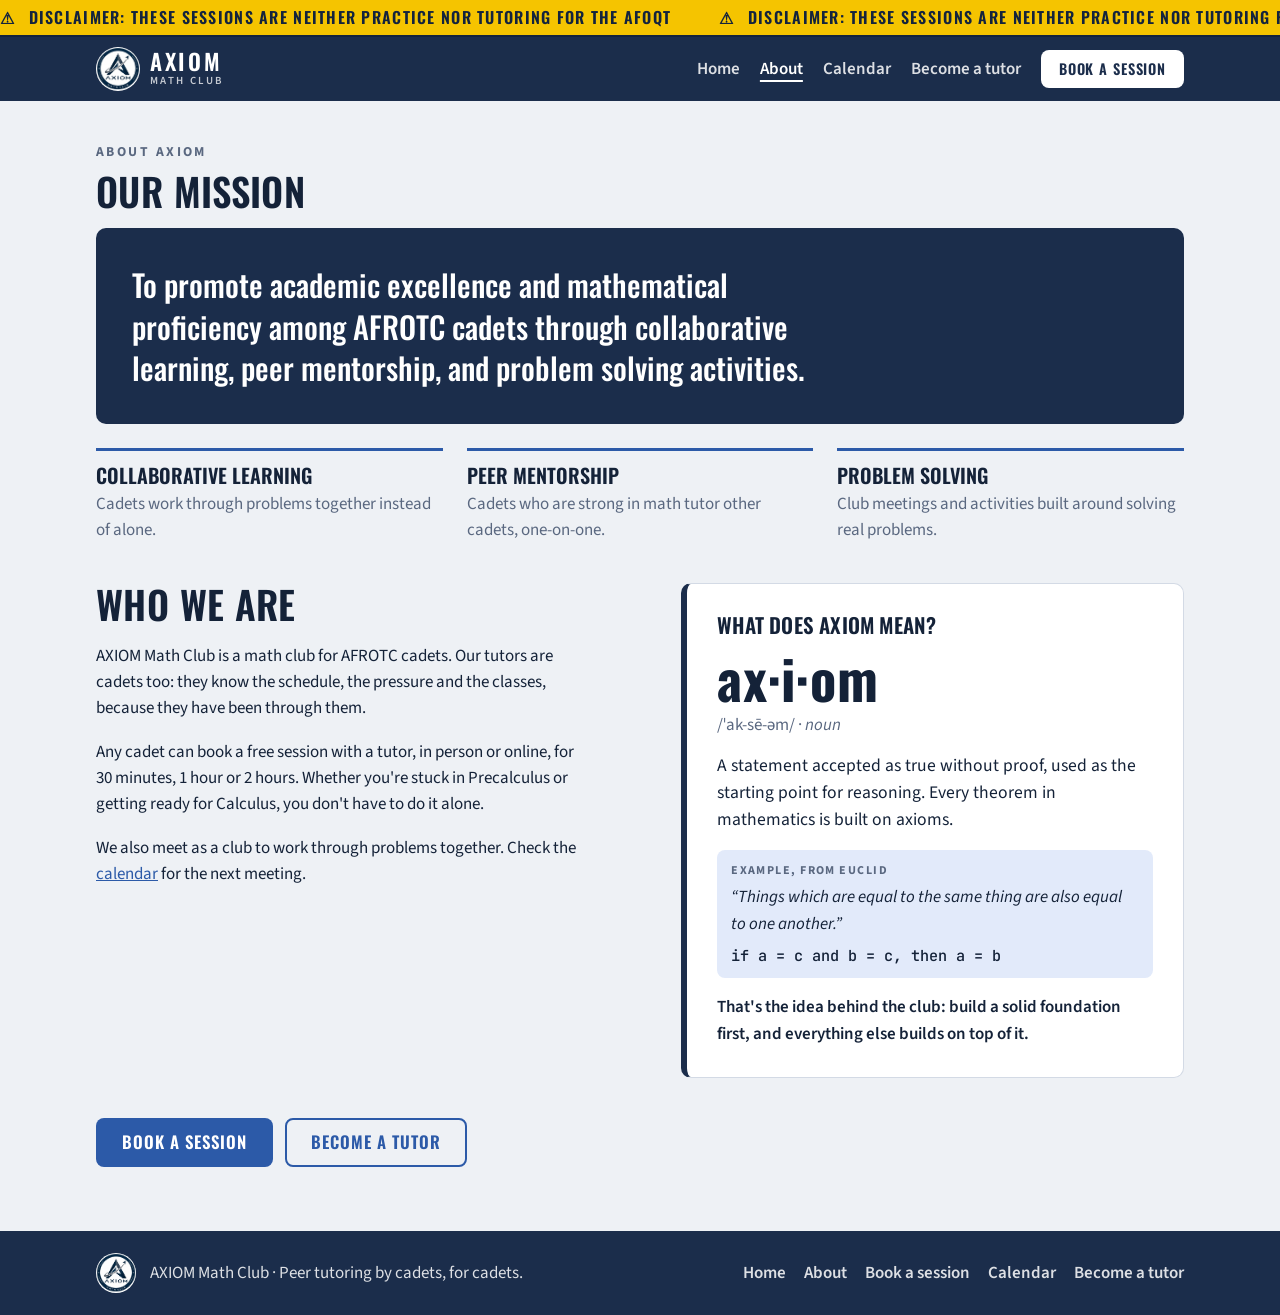
==== about.html @ 48a81d20 "Add About page with the club mission and what axiom means Co-Authored-By: Claude Opus 5.5 <noreply@a" ====
<!doctype html>
<html lang="en">
<head>
<meta charset="utf-8">
<meta name="viewport" content="width=device-width, initial-scale=1, viewport-fit=cover">
<title>About AXIOM | AXIOM Math Club</title>
<meta name="claude:viewport-fit-sides" content="cover">
<meta name="description" content="The mission of AXIOM Math Club and what its name means.">
<link rel="icon" href="logo.png">
<link rel="preconnect" href="https://fonts.googleapis.com">
<link rel="preconnect" href="https://fonts.gstatic.com" crossorigin>
<link rel="stylesheet" href="https://fonts.googleapis.com/css2?family=Oswald:wght@500;600;700&family=Source+Sans+3:wght@400;600;700&family=JetBrains+Mono:wght@500&family=Permanent+Marker&family=Caveat:wght@500&display=swap">
<link rel="stylesheet" href="styles.css">
</head>
<body>
<header class="site-header">
  <div class="ticker" role="note" aria-label="DISCLAIMER: These sessions are neither practice nor tutoring for the AFOQT">
    <div class="ticker-track" aria-hidden="true">
      <div class="ticker-half"><span class="ticker-item"><b>⚠</b> DISCLAIMER: These sessions are neither practice nor tutoring for the AFOQT</span><span class="ticker-item"><b>⚠</b> DISCLAIMER: These sessions are neither practice nor tutoring for the AFOQT</span><span class="ticker-item"><b>⚠</b> DISCLAIMER: These sessions are neither practice nor tutoring for the AFOQT</span><span class="ticker-item"><b>⚠</b> DISCLAIMER: These sessions are neither practice nor tutoring for the AFOQT</span></div>
      <div class="ticker-half"><span class="ticker-item"><b>⚠</b> DISCLAIMER: These sessions are neither practice nor tutoring for the AFOQT</span><span class="ticker-item"><b>⚠</b> DISCLAIMER: These sessions are neither practice nor tutoring for the AFOQT</span><span class="ticker-item"><b>⚠</b> DISCLAIMER: These sessions are neither practice nor tutoring for the AFOQT</span><span class="ticker-item"><b>⚠</b> DISCLAIMER: These sessions are neither practice nor tutoring for the AFOQT</span></div>
    </div>
  </div>
  <div class="wrap header-inner">
    <a class="brand" href="index.html">
      <img src="logo.png" alt="" width="44" height="44">
      <span class="brand-name">AXIOM<small>Math Club</small></span>
    </a>
    <nav class="nav" aria-label="Main">
      <a href="index.html">Home</a>
      <a href="about.html" aria-current="page">About</a>
      <a href="calendar.html">Calendar</a>
      <a href="tutor.html">Become a tutor</a>
      <a class="btn btn-small" href="book.html">Book a session</a>
    </nav>
  </div>
</header>

<main id="top" class="page">
  <section class="wrap about">
    <p class="eyebrow">About AXIOM</p>
    <h2>Our mission</h2>
    <blockquote class="mission">
      <p>To promote academic excellence and mathematical proficiency among AFROTC cadets through collaborative learning, peer mentorship, and problem solving activities.</p>
    </blockquote>

    <ul class="pillars">
      <li><strong>Collaborative learning</strong><span>Cadets work through problems together instead of alone.</span></li>
      <li><strong>Peer mentorship</strong><span>Cadets who are strong in math tutor other cadets, one-on-one.</span></li>
      <li><strong>Problem solving</strong><span>Club meetings and activities built around solving real problems.</span></li>
    </ul>
  </section>

  <section class="wrap about about-split">
    <div class="about-text">
      <h2>Who we are</h2>
      <p>AXIOM Math Club is a math club for AFROTC cadets. Our tutors are cadets too: they know the schedule, the pressure and the classes, because they have been through them.</p>
      <p>Any cadet can book a free session with a tutor, in person or online, for 30 minutes, 1 hour or 2 hours. Whether you're stuck in Precalculus or getting ready for Calculus, you don't have to do it alone.</p>
      <p>We also meet as a club to work through problems together. Check the <a href="calendar.html">calendar</a> for the next meeting.</p>
    </div>

    <div class="definition" aria-labelledby="def-word">
      <h2 class="def-title">What does AXIOM mean?</h2>
      <p class="def-word" id="def-word">ax·i·om</p>
      <p class="def-pron">/ˈak-sē-əm/ · <i>noun</i></p>
      <p class="def-text">A statement accepted as true without proof, used as the starting point for reasoning. Every theorem in mathematics is built on axioms.</p>
      <p class="def-example"><span>Example, from Euclid</span>“Things which are equal to the same thing are also equal to one another.”<br><span class="def-math">if a = c and b = c, then a = b</span></p>
      <p class="def-why">That's the idea behind the club: build a solid foundation first, and everything else builds on top of it.</p>
    </div>
  </section>

  <section class="wrap about-cta">
    <a class="btn" href="book.html">Book a session</a>
    <a class="btn btn-ghost" href="tutor.html">Become a tutor</a>
  </section>
</main>

<footer class="site-footer">
  <div class="wrap footer-inner">
    <img src="logo.png" alt="" width="40" height="40">
    <p>AXIOM Math Club · Peer tutoring by cadets, for cadets.</p>
    <nav class="footer-nav" aria-label="Footer">
      <a href="index.html">Home</a>
      <a href="about.html">About</a>
      <a href="book.html">Book a session</a>
      <a href="calendar.html">Calendar</a>
      <a href="tutor.html">Become a tutor</a>
    </nav>
  </div>
</footer>

<script src="script.js"></script>
</body>
</html>
---- styles.css ----
/* Layout: sticky header, slate-gradient hero with chalk formulas (like the flyer), two-panel booking form. */
:root {
  --bg: #eef1f5;
  --surface: #ffffff;
  --fg: #142238;
  --muted: #5a6880;
  --line: #d3dae5;
  --navy: #1b2d4b;
  --navy-fg: #ffffff;
  --accent: #2c5aa8;
  --accent-soft: #e2eafa;
  --hero-a: #f4f6f9;
  --hero-b: #9aa6b8;
  --chalk: rgba(27, 45, 75, 0.16);
  --danger: #b3261e;
  --ok: #1d7a4a;

  --font-display: "Oswald", "Arial Narrow", Impact, sans-serif;
  --font-body: "Source Sans 3", "Segoe UI", system-ui, sans-serif;
  --font-mono: "JetBrains Mono", ui-monospace, Menlo, monospace;
  --font-marker: "Permanent Marker", "Comic Sans MS", cursive;
  --font-hand: "Caveat", "Bradley Hand", cursive;

  --radius: 10px;

  /* one color per tutor, assigned in order of the Availability sheet */
  --t0: #2c5aa8; --t1: #a3477c; --t2: #1f8270; --t3: #b06a1c;
  --event: #1b2d4b; --event-fg: #ffffff;

  /* disclaimer ticker: same high-visibility look in both themes */
  --ticker-bg: #f5c400; --ticker-fg: #13233d;
}
@media (prefers-color-scheme: dark) {
  :root:not([data-theme="light"]) {
    --bg: #0c1526; --surface: #142139; --fg: #e5ebf5; --muted: #9aa8c0; --line: #26365a;
    --navy: #22385e; --navy-fg: #ffffff; --accent: #8db1ff; --accent-soft: #1c2f55;
    --hero-a: #1a2741; --hero-b: #0c1526; --chalk: rgba(200, 215, 240, 0.13);
    --danger: #ff8a80; --ok: #6fd39b;
    --t0: #8db1ff; --t1: #f09ac9; --t2: #6fd3be; --t3: #f2b46b;
    --event: #e5ebf5; --event-fg: #0c1526;
    color-scheme: dark;
  }
}
:root[data-theme="dark"] {
  --bg: #0c1526; --surface: #142139; --fg: #e5ebf5; --muted: #9aa8c0; --line: #26365a;
  --navy: #22385e; --navy-fg: #ffffff; --accent: #8db1ff; --accent-soft: #1c2f55;
  --hero-a: #1a2741; --hero-b: #0c1526; --chalk: rgba(200, 215, 240, 0.13);
  --danger: #ff8a80; --ok: #6fd39b;
  --t0: #8db1ff; --t1: #f09ac9; --t2: #6fd3be; --t3: #f2b46b;
  --event: #e5ebf5; --event-fg: #0c1526;
  color-scheme: dark;
}

* { box-sizing: border-box; }
[hidden] { display: none !important; }
html { scroll-behavior: smooth; scroll-padding-top: 116px; }
body {
  margin: 0;
  background: var(--bg);
  color: var(--fg);
  font: 400 1.0625rem/1.55 var(--font-body);
}
body::before {
  content: ""; position: fixed; inset: 0 0 auto; height: env(safe-area-inset-top, 0px);
  z-index: 10; background: var(--navy);
}
img { max-width: 100%; height: auto; }
h1, h2, h3 { font-family: var(--font-display); line-height: 1.1; text-wrap: balance; margin: 0; }
h2 { font-size: clamp(1.75rem, 4vw, 2.4rem); font-weight: 600; text-transform: uppercase; letter-spacing: 0.01em; }
a { color: var(--accent); }
:focus-visible { outline: 3px solid var(--accent); outline-offset: 2px; }

.wrap {
  max-width: 1120px; margin: 0 auto;
  padding-left: max(16px, env(safe-area-inset-left, 0px));
  padding-right: max(16px, env(safe-area-inset-right, 0px));
}

/* Header */
.site-header {
  position: sticky; top: env(safe-area-inset-top, 0px); z-index: 5;
  background: var(--navy); color: var(--navy-fg);
}
.header-inner { display: flex; align-items: center; justify-content: space-between; gap: 16px; padding-block: 10px; }
.brand { display: flex; align-items: center; gap: 10px; color: inherit; text-decoration: none; }
.brand img { border-radius: 50%; background: #fff; }
.brand-name { font: 600 1.4rem/1 var(--font-display); letter-spacing: 0.12em; display: flex; flex-direction: column; }
.brand-name small { font: 600 0.68rem/1.4 var(--font-body); letter-spacing: 0.22em; text-transform: uppercase; opacity: 0.75; }
.nav { display: flex; align-items: center; gap: 20px; }
.nav a:not(.btn) { color: inherit; text-decoration: none; font-weight: 600; opacity: 0.85; }
.nav a:not(.btn):hover { opacity: 1; text-decoration: underline; }
.nav a[aria-current="page"]:not(.btn) { opacity: 1; text-decoration: underline; text-underline-offset: 6px; text-decoration-thickness: 2px; }
.nav .btn[aria-current="page"] { box-shadow: inset 0 0 0 2px #1b2d4b; }
@media (max-width: 640px) {
  .header-inner { flex-wrap: wrap; row-gap: 6px; }
  .nav { width: 100%; justify-content: space-between; gap: 12px; overflow-x: auto; }
  .nav a:not(.btn) { display: inline; white-space: nowrap; font-size: 0.92rem; }
  .nav .btn-small { padding: 7px 10px; font-size: 0.78rem; white-space: nowrap; flex: 0 0 auto; }
  .nav a[href="index.html"] { display: none; } /* the logo already links home */
}
/* Inner pages start right under the header */
main.page > section:first-child { padding-top: 40px; }
main.page { min-height: 60vh; }

/* Home: big links to the other pages */
.quick-links { display: grid; grid-template-columns: repeat(3, minmax(0, 1fr)); gap: 20px; padding-block: 40px 8px; }
@media (max-width: 760px) { .quick-links { grid-template-columns: 1fr; } }
.quick-card {
  position: relative; display: grid; gap: 6px; padding: 22px 22px 22px; border-radius: var(--radius);
  background: var(--surface); border: 1px solid var(--line); color: var(--fg); text-decoration: none;
  transition: border-color 0.15s ease, transform 0.15s ease;
}
.quick-card:hover { border-color: var(--accent); transform: translateY(-2px); }
.quick-card strong { font: 600 1.5rem/1.1 var(--font-display); text-transform: uppercase; letter-spacing: 0.02em; }
.quick-card span { color: var(--muted); }
.quick-card .q-kicker { font-size: 0.78rem; font-weight: 700; letter-spacing: 0.14em; text-transform: uppercase; color: var(--accent); }
.quick-card .q-go { position: absolute; top: 18px; right: 20px; font-size: 1.5rem; color: var(--accent); }
.footer-nav { margin-left: auto; display: flex; flex-wrap: wrap; gap: 8px 18px; }
.footer-nav a { color: inherit; opacity: 0.85; text-decoration: none; font-weight: 600; }
.footer-nav a:hover { opacity: 1; text-decoration: underline; }
.footer-inner { flex-wrap: wrap; }
@media (prefers-reduced-motion: reduce) { .quick-card { transition: none; } }

/* Buttons */
.btn {
  display: inline-flex; align-items: center; justify-content: center; gap: 8px;
  font: 600 1.05rem/1 var(--font-display); letter-spacing: 0.06em; text-transform: uppercase;
  padding: 14px 24px; border-radius: 8px; border: 2px solid transparent; cursor: pointer;
  background: var(--accent); color: var(--surface); text-decoration: none;
  transition: transform 0.12s ease, filter 0.12s ease;
}
.btn:hover { filter: brightness(1.08); transform: translateY(-1px); }
.btn:disabled { opacity: 0.6; cursor: progress; transform: none; }
.btn-small { padding: 10px 16px; font-size: 0.9rem; background: var(--surface); color: var(--navy); }
.site-header .btn-small { background: #ffffff; color: #1b2d4b; }

/* Disclaimer ticker: a scoreboard-style crawl pinned above the header */
.ticker {
  overflow: hidden; background: var(--ticker-bg); color: var(--ticker-fg);
  border-bottom: 2px solid var(--ticker-fg);
}
.ticker-track { display: flex; width: max-content; animation: ticker-crawl 22s linear infinite; }
.ticker:hover .ticker-track { animation-play-state: paused; }
.ticker-half { display: flex; flex: 0 0 auto; }
.ticker-item {
  flex: 0 0 auto; padding: 8px 48px 8px 0; white-space: nowrap;
  font: 600 1rem/1.2 var(--font-display); letter-spacing: 0.08em; text-transform: uppercase;
}
.ticker-item b { margin-right: 8px; }
@keyframes ticker-crawl { from { transform: translateX(0); } to { transform: translateX(-50%); } }
@media (prefers-reduced-motion: reduce) {
  .ticker-track { animation: none; }
  .ticker-half + .ticker-half { display: none; }
}
.btn-block { width: 100%; }
.btn-ghost { background: transparent; color: var(--accent); border-color: var(--accent); }

/* Hero */
.hero {
  position: relative; overflow: hidden;
  background: linear-gradient(100deg, var(--hero-a) 0%, var(--hero-a) 30%, var(--hero-b) 100%);
  border-bottom: 1px solid var(--line);
}
.formulas span {
  position: absolute; font: 500 clamp(1.1rem, 2.4vw, 1.9rem)/1 var(--font-hand);
  color: var(--chalk); white-space: nowrap; pointer-events: none; user-select: none;
}
.f1 { top: 6%; left: 2%; } .f2 { top: 8%; left: 40%; } .f3 { top: 12%; right: 4%; }
.f4 { bottom: 8%; left: 18%; } .f5 { bottom: 10%; right: 6%; } .f6 { top: 46%; left: 34%; }
.hero-inner {
  position: relative; display: grid; grid-template-columns: 1.3fr 1fr; align-items: center; gap: 32px;
  padding-block: clamp(40px, 7vw, 88px);
}
.hero-copy { min-width: 0; }
.eyebrow { margin: 0 0 8px; font-weight: 700; font-size: 0.85rem; letter-spacing: 0.18em; text-transform: uppercase; color: var(--muted); }
.hero h1 { font-size: clamp(2.6rem, 7vw, 4.6rem); font-weight: 700; text-transform: uppercase; color: var(--fg); }
.marker {
  margin: 6px 0 18px; font: 400 clamp(1.8rem, 4.6vw, 3rem)/1.1 var(--font-marker);
  color: var(--accent); transform: rotate(-3deg); transform-origin: left;
}
.lede { max-width: 52ch; margin: 0 0 24px; font-size: 1.15rem; }
.hero-actions { display: flex; flex-wrap: wrap; align-items: center; gap: 16px 24px; }
.meeting { font-family: var(--font-display); text-transform: uppercase; letter-spacing: 0.04em; font-size: 1.1rem; }
.hero-logo {
  justify-self: center; width: min(340px, 100%); border-radius: 50%;
  background: #fff; box-shadow: 0 18px 50px rgba(10, 20, 40, 0.28);
}
@media (max-width: 760px) {
  .hero-inner { grid-template-columns: 1fr; }
  .hero-logo { order: -1; width: 160px; justify-self: start; }
}

/* How it works */
.how { padding-block: 56px 24px; }
.steps { list-style: none; counter-reset: step; padding: 0; margin: 24px 0 0; display: grid; grid-template-columns: repeat(3, 1fr); gap: 24px; }
.steps li { counter-increment: step; display: grid; gap: 4px; border-top: 3px solid var(--navy); padding-top: 14px; }
.steps li::before { content: counter(step); font: 700 2.2rem/1 var(--font-display); color: var(--accent); }
.steps strong { font-family: var(--font-display); font-size: 1.3rem; text-transform: uppercase; font-weight: 600; }
.steps span { color: var(--muted); }
@media (max-width: 760px) { .steps { grid-template-columns: 1fr; } }

/* Calendar */
.calendar-section { padding-block: 40px 24px; }
.cal-layout { display: grid; grid-template-columns: minmax(0, 1.7fr) minmax(0, 1fr); gap: 24px; align-items: start; }
@media (max-width: 900px) { .cal-layout { grid-template-columns: 1fr; } }
.cal { gap: 14px; }
.cal-toolbar { display: flex; align-items: center; justify-content: space-between; gap: 12px; }
.cal-toolbar h3 { font-size: 1.5rem; text-transform: uppercase; font-weight: 600; letter-spacing: 0.03em; }
.icon-btn {
  width: 40px; height: 40px; border-radius: 50%; border: 1px solid var(--line); background: var(--bg);
  color: var(--fg); font-size: 1.5rem; line-height: 1; cursor: pointer;
}
.icon-btn:hover { border-color: var(--accent); }
.icon-btn:disabled { opacity: 0.35; cursor: default; }
.cal-filters { display: flex; flex-wrap: wrap; gap: 8px 20px; font-size: 0.95rem; }
.toggle { display: inline-flex; align-items: center; gap: 6px; cursor: pointer; }
.toggle input { width: auto; accent-color: var(--accent); }
.swatch { width: 12px; height: 12px; border-radius: 3px; display: inline-block; }
.swatch.ev { background: var(--event); }
.swatch.tu { background: linear-gradient(90deg, var(--t0) 25%, var(--t1) 25% 50%, var(--t2) 50% 75%, var(--t3) 75%); }
.cal-grid { display: grid; grid-template-columns: repeat(7, minmax(0, 1fr)); gap: 4px; }
.cal-dow { text-align: center; font-size: 0.72rem; font-weight: 700; letter-spacing: 0.12em; text-transform: uppercase; color: var(--muted); padding-bottom: 4px; }
.cal-cell {
  min-height: 92px; min-width: 0; padding: 6px; border-radius: 6px; border: 1px solid var(--line);
  background: var(--bg); color: var(--fg); font: inherit; text-align: left; cursor: pointer;
  display: flex; flex-direction: column; gap: 3px; overflow: hidden;
}
.cal-cell:hover { border-color: var(--accent); }
.cal-cell.blank { visibility: hidden; }
.cal-cell.past { opacity: 0.5; }
.cal-cell[aria-pressed="true"] { border: 2px solid var(--accent); padding: 5px; }
.cal-num { font: 600 1rem/1 var(--font-display); }
.cal-cell.today .cal-num {
  display: inline-grid; place-items: center; width: 24px; height: 24px; border-radius: 50%;
  background: var(--accent); color: var(--surface);
}
.cal-ev, .cal-tu {
  font-size: 0.72rem; line-height: 1.25; border-radius: 4px; padding: 1px 5px;
  white-space: nowrap; overflow: hidden; text-overflow: ellipsis;
}
.cal-ev { background: var(--event); color: var(--event-fg); font-weight: 600; }
.cal-tu { border-left: 3px solid var(--c); color: var(--fg); background: var(--surface); }
.cal-dots { display: none; gap: 3px; flex-wrap: wrap; }
.cal-dots i { width: 7px; height: 7px; border-radius: 50%; background: var(--c); }
@media (max-width: 640px) {
  .cal-cell { min-height: 54px; padding: 4px; }
  .cal-cell[aria-pressed="true"] { padding: 3px; }
  .cal-ev, .cal-tu { display: none; }
  .cal-dots { display: flex; }
}
.cal-side { display: grid; gap: 24px; min-width: 0; }
.day-detail { gap: 16px; }
.day-detail h3 { font-size: 1.35rem; text-transform: uppercase; font-weight: 600; }
.day-detail h4 { margin: 0 0 8px; font-size: 0.78rem; letter-spacing: 0.14em; text-transform: uppercase; color: var(--muted); }
.detail-list { list-style: none; margin: 0; padding: 0; display: grid; gap: 10px; }
.ev-item { border-left: 4px solid var(--event); padding-left: 10px; }
.ev-item strong { display: block; }
.ev-item span { display: block; color: var(--muted); font-size: 0.92rem; }
.tu-item { display: flex; justify-content: space-between; gap: 12px; align-items: baseline; }
.tu-item .who { display: flex; align-items: center; gap: 8px; font-weight: 600; min-width: 0; }
.tu-item .when { font: 500 0.85rem/1.2 var(--font-mono); color: var(--muted); white-space: nowrap; }
.dot { width: 10px; height: 10px; border-radius: 50%; background: var(--c); flex: 0 0 auto; }
.tutors h3 { font-size: 1.2rem; text-transform: uppercase; font-weight: 600; }
.tutor-list { list-style: none; margin: 0; padding: 0; display: grid; gap: 10px; }
.tutor-list li { display: flex; align-items: center; gap: 10px; font-weight: 600; }
.tutor-list .avatar {
  width: 34px; height: 34px; border-radius: 50%; display: grid; place-items: center; flex: 0 0 auto;
  background: var(--c); color: var(--surface); font: 600 0.85rem/1 var(--font-display); letter-spacing: 0.04em;
}
.tutor-list small { display: block; font-weight: 400; color: var(--muted); }

/* Booking */
.book { padding-block: 40px 64px; }
.section-head { display: flex; flex-wrap: wrap; align-items: baseline; justify-content: space-between; gap: 8px 24px; margin-bottom: 20px; }
.section-head p { margin: 0; color: var(--muted); }
.notice { background: var(--accent-soft); border: 1px dashed var(--accent); border-radius: var(--radius); padding: 10px 14px; margin: 0 0 20px; }
.booking { display: grid; grid-template-columns: 1.4fr 1fr; gap: 24px; align-items: start; }
@media (max-width: 860px) { .booking { grid-template-columns: 1fr; } }
.panel { background: var(--surface); border: 1px solid var(--line); border-radius: var(--radius); padding: clamp(18px, 3vw, 28px); display: grid; gap: 22px; min-width: 0; }
.field { display: grid; gap: 8px; min-width: 0; }
.label { display: flex; align-items: center; gap: 10px; font: 600 1.15rem/1 var(--font-display); text-transform: uppercase; letter-spacing: 0.04em; }
.n { display: inline-grid; place-items: center; width: 28px; height: 28px; border-radius: 50%; background: var(--navy); color: var(--navy-fg); font-size: 0.95rem; }
.details label { font-weight: 600; font-size: 0.95rem; }
.format-field { border: 0; margin: 0; padding: 0; min-width: 0; }
.format-field legend { font-weight: 600; font-size: 0.95rem; padding: 0; margin-bottom: 8px; }
.format-options { display: grid; grid-template-columns: 1fr 1fr; gap: 10px; }
.details .format-option {
  display: flex; gap: 8px; align-items: flex-start; padding: 10px; cursor: pointer;
  border: 1px solid var(--line); border-radius: 8px; background: var(--bg); font-weight: 400;
}
.format-option input { width: auto; margin-top: 3px; accent-color: var(--accent); }
.format-option strong { display: block; }
.format-option small { display: block; color: var(--muted); font-size: 0.8rem; line-height: 1.3; }
.format-option:has(input:checked) { border-color: var(--accent); background: var(--accent-soft); }
.format-option:has(input:focus-visible) { outline: 3px solid var(--accent); outline-offset: 2px; }
.opt { font-weight: 400; color: var(--muted); }
input, select, textarea {
  width: 100%; font: inherit; font-size: 1rem; color: var(--fg); background: var(--bg);
  border: 1px solid var(--line); border-radius: 8px; padding: 11px 12px;
}
textarea { resize: vertical; }
input:focus, select:focus, textarea:focus { outline: 2px solid var(--accent); outline-offset: 0; border-color: var(--accent); }
.picker select { font-size: 1.05rem; padding: 13px 12px; }

.dates { display: flex; gap: 10px; overflow-x: auto; padding-bottom: 6px; scroll-snap-type: x proximity; }
.date-btn {
  flex: 0 0 auto; scroll-snap-align: start; display: grid; justify-items: center; gap: 2px;
  min-width: 74px; padding: 10px 8px; border-radius: 8px; cursor: pointer;
  background: var(--bg); color: var(--fg); border: 1px solid var(--line); font: inherit;
}
.date-btn .dow { font-size: 0.75rem; font-weight: 700; letter-spacing: 0.12em; text-transform: uppercase; color: var(--muted); }
.date-btn .day { font: 600 1.6rem/1 var(--font-display); }
.date-btn .mon { font-size: 0.8rem; color: var(--muted); }
.date-btn .count { font-size: 0.72rem; color: var(--accent); font-weight: 600; }
.times { display: grid; grid-template-columns: repeat(auto-fill, minmax(150px, 1fr)); gap: 10px; }
.durations { display: flex; flex-wrap: wrap; gap: 10px; }
.dur-btn {
  flex: 1 1 0; min-width: 90px; padding: 12px 10px; border-radius: 8px; cursor: pointer;
  background: var(--bg); color: var(--fg); border: 1px solid var(--line); font: 600 1rem/1 var(--font-display);
  letter-spacing: 0.04em; text-transform: uppercase;
}
.dur-btn:hover { border-color: var(--accent); }
.dur-btn[aria-pressed="true"] { background: var(--navy); border-color: var(--navy); color: var(--navy-fg); }
.time-btn .who { display: flex; align-items: center; justify-content: center; gap: 5px; text-align: center; }
.time-btn .who .dot { width: 8px; height: 8px; }
.time-btn {
  padding: 10px 6px; border-radius: 8px; cursor: pointer; font: 500 0.95rem/1.2 var(--font-mono);
  background: var(--bg); color: var(--fg); border: 1px solid var(--line); display: grid; gap: 3px; justify-items: center;
}
.time-btn small { font: 400 0.75rem/1 var(--font-body); color: var(--muted); }
.date-btn:hover, .time-btn:hover { border-color: var(--accent); }
.date-btn[aria-pressed="true"], .time-btn[aria-pressed="true"] { background: var(--navy); border-color: var(--navy); color: var(--navy-fg); }
.date-btn[aria-pressed="true"] .dow, .date-btn[aria-pressed="true"] .mon,
.date-btn[aria-pressed="true"] .count, .time-btn[aria-pressed="true"] small { color: var(--navy-fg); opacity: 0.85; }
.times .muted, .dates .muted { grid-column: 1 / -1; }

.summary { margin: 0; display: grid; gap: 8px; padding: 14px; border-radius: 8px; background: var(--accent-soft); }
.summary div { display: flex; justify-content: space-between; gap: 16px; }
.summary dt { color: var(--muted); font-size: 0.9rem; }
.summary dd { margin: 0; font-weight: 600; text-align: right; min-width: 0; overflow-wrap: anywhere; }
.muted { color: var(--muted); margin: 0; }
.error { color: var(--danger); margin: 0; font-weight: 600; }
.mono { font-family: var(--font-mono); }

.confirmation { max-width: 560px; margin: 0 auto; justify-items: center; text-align: center; }
.confirmation img { border-radius: 50%; background: #fff; }
.confirmation h3 { font-size: 2rem; text-transform: uppercase; color: var(--ok); }
.confirmation .summary { width: 100%; text-align: left; }

/* About */
.about { padding-block: 8px 32px; }
.about h2 { margin-bottom: 16px; }
.mission {
  margin: 0; padding: clamp(20px, 4vw, 36px); border-radius: var(--radius);
  background: var(--navy); color: var(--navy-fg);
}
.mission p {
  margin: 0; max-width: 48ch; font: 500 clamp(1.3rem, 3vw, 1.9rem)/1.35 var(--font-display); text-wrap: balance;
}
.pillars { list-style: none; margin: 24px 0 0; padding: 0; display: grid; grid-template-columns: repeat(3, minmax(0, 1fr)); gap: 24px; }
.pillars li { display: grid; gap: 4px; border-top: 3px solid var(--accent); padding-top: 12px; }
.pillars strong { font: 600 1.25rem/1.2 var(--font-display); text-transform: uppercase; }
.pillars span { color: var(--muted); }
@media (max-width: 760px) { .pillars { grid-template-columns: 1fr; } }
.about-split { display: grid; grid-template-columns: minmax(0, 1.1fr) minmax(0, 1fr); gap: 32px; align-items: start; }
@media (max-width: 860px) { .about-split { grid-template-columns: 1fr; } }
.about-text p { max-width: 62ch; }
.definition {
  padding: clamp(20px, 3vw, 30px); border-radius: var(--radius); background: var(--surface);
  border: 1px solid var(--line); border-left: 6px solid var(--navy);
}
.definition p { margin: 0; }
.def-title { font-size: 1.3rem !important; margin-bottom: 14px !important; }
.def-word { font: 700 clamp(2.4rem, 6vw, 3.4rem)/1 var(--font-display); letter-spacing: 0.02em; }
.def-pron { color: var(--muted); margin: 6px 0 14px !important; }
.def-text { font-size: 1.1rem; }
.def-example { margin-top: 16px !important; padding: 12px 14px; border-radius: 8px; background: var(--accent-soft); font-style: italic; }
.def-example span { display: block; font-style: normal; font-size: 0.75rem; font-weight: 700; letter-spacing: 0.12em; text-transform: uppercase; color: var(--muted); margin-bottom: 4px; }
.def-example .def-math { font: 500 0.95rem/1.4 var(--font-mono); text-transform: none; letter-spacing: 0; color: var(--fg); margin: 8px 0 0; }
.def-why { margin-top: 16px !important; font-weight: 600; }
.about-cta { display: flex; flex-wrap: wrap; gap: 12px; padding-block: 8px 64px; }

/* Become a tutor */
.tutor-apply { background: var(--surface); border-top: 1px solid var(--line); border-bottom: 1px solid var(--line); }
.apply-layout { display: grid; grid-template-columns: minmax(0, 1fr) minmax(0, 1.4fr); gap: 32px; align-items: start; padding-block: 56px; }
@media (max-width: 860px) { .apply-layout { grid-template-columns: 1fr; } }
.apply-copy p { max-width: 46ch; }
.apply-copy h2 { margin-bottom: 12px; }
.apply-points { margin: 16px 0 0; padding: 0; list-style: none; display: grid; gap: 8px; }
.apply-points li { display: flex; gap: 10px; align-items: baseline; font-weight: 600; }
.apply-points li::before { content: "Σ"; font: 700 1.1rem/1 var(--font-display); color: var(--accent); }
.apply-form { background: var(--bg); }
.apply-form input, .apply-form select, .apply-form textarea { background: var(--surface); }
.apply-form label, .apply-topics legend { font-weight: 600; font-size: 0.95rem; }
.apply-grid { display: grid; grid-template-columns: 1fr 1fr; gap: 16px; }
.apply-grid .span-2 { grid-column: 1 / -1; }
@media (max-width: 520px) { .apply-grid { grid-template-columns: 1fr; } }
.apply-topics { border: 0; margin: 0; padding: 0; min-width: 0; }
.apply-topics legend { padding: 0; margin-bottom: 8px; }
.chip-checks { display: flex; flex-wrap: wrap; gap: 8px; }
.apply-form .chip-check {
  display: inline-flex; align-items: center; gap: 6px; padding: 6px 12px; border-radius: 999px; cursor: pointer;
  border: 1px solid var(--line); background: var(--surface); font-weight: 400; font-size: 0.9rem;
}
.chip-check input { width: auto; margin: 0; accent-color: var(--accent); }
.chip-check:has(input:checked) { border-color: var(--accent); background: var(--accent-soft); }
.chip-check:has(input:focus-visible) { outline: 3px solid var(--accent); outline-offset: 2px; }

/* Topics */
.topics { padding-block: 24px 72px; }
.topic-groups { display: grid; grid-template-columns: repeat(auto-fit, minmax(240px, 1fr)); gap: 28px; margin-top: 24px; }
.topic-groups h3 { font-size: 1.2rem; text-transform: uppercase; font-weight: 600; letter-spacing: 0.04em; border-bottom: 2px solid var(--navy); padding-bottom: 6px; margin-bottom: 10px; }
.topic-groups ul { list-style: none; margin: 0; padding: 0; display: flex; flex-wrap: wrap; gap: 8px; }
.topic-groups li { background: var(--surface); border: 1px solid var(--line); border-radius: 999px; padding: 4px 12px; font-size: 0.95rem; }

/* Footer */
.site-footer { background: var(--navy); color: var(--navy-fg); }
.footer-inner { display: flex; align-items: center; gap: 14px; padding-block: 22px; }
.footer-inner img { border-radius: 50%; background: #fff; }
.footer-inner p { margin: 0; opacity: 0.85; }

@media (prefers-reduced-motion: reduce) {
  html { scroll-behavior: auto; }
  .btn { transition: none; }
}
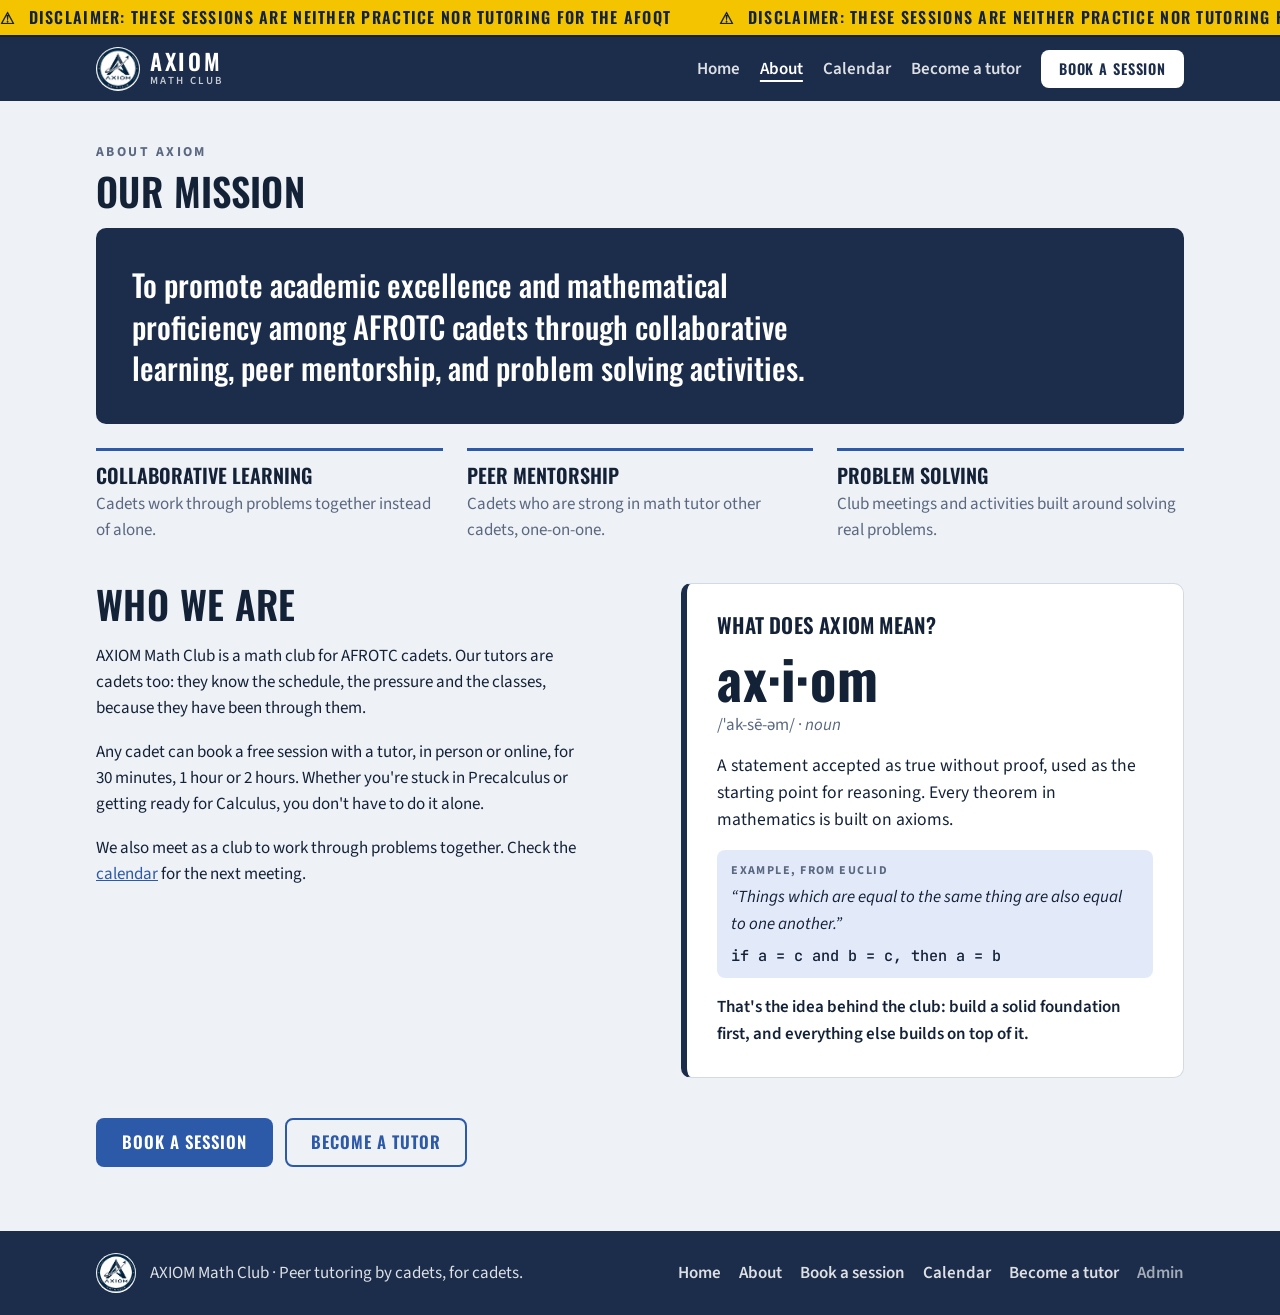
==== commit b6cd8833: "Add password-protected admin dashboard with tutoring stats Co-Authored-By: Claude Opus 5.5 <noreply@" ====
--- a/about.html
+++ b/about.html
@@ -84,6 +84,7 @@
       <a href="book.html">Book a session</a>
       <a href="calendar.html">Calendar</a>
       <a href="tutor.html">Become a tutor</a>
+      <a href="admin.html" class="admin-link">Admin</a>
     </nav>
   </div>
 </footer>
--- a/styles.css
+++ b/styles.css
@@ -29,6 +29,9 @@
 
   /* disclaimer ticker: same high-visibility look in both themes */
   --ticker-bg: #f5c400; --ticker-fg: #13233d;
+
+  /* admin charts: one series, one validated bar color per theme */
+  --bar: #2c5aa8; --track: #e3e8f0; --warn: #9a6700;
 }
 @media (prefers-color-scheme: dark) {
   :root:not([data-theme="light"]) {
@@ -38,6 +41,7 @@
     --danger: #ff8a80; --ok: #6fd39b;
     --t0: #8db1ff; --t1: #f09ac9; --t2: #6fd3be; --t3: #f2b46b;
     --event: #e5ebf5; --event-fg: #0c1526;
+    --bar: #5b8be8; --track: #1f2d4a; --warn: #f2b46b;
     color-scheme: dark;
   }
 }
@@ -48,6 +52,7 @@
   --danger: #ff8a80; --ok: #6fd39b;
   --t0: #8db1ff; --t1: #f09ac9; --t2: #6fd3be; --t3: #f2b46b;
   --event: #e5ebf5; --event-fg: #0c1526;
+  --bar: #5b8be8; --track: #1f2d4a; --warn: #f2b46b;
   color-scheme: dark;
 }
 
@@ -346,6 +351,12 @@
 .confirmation img { border-radius: 50%; background: #fff; }
 .confirmation h3 { font-size: 2rem; text-transform: uppercase; color: var(--ok); }
 .confirmation .summary { width: 100%; text-align: left; }
+
+/* Home mission band */
+.home-mission { padding-block: 40px 0; display: grid; gap: 12px; }
+.home-mission .eyebrow { margin: 0; }
+.more-link { justify-self: start; font-weight: 700; text-decoration: none; }
+.more-link:hover { text-decoration: underline; }
 
 /* About */
 .about { padding-block: 8px 32px; }
@@ -423,3 +434,87 @@
   html { scroll-behavior: auto; }
   .btn { transition: none; }
 }
+
+/* Admin dashboard */
+.admin { padding-block: 8px 64px; }
+.admin-login { max-width: 420px; gap: 12px; }
+.admin-login label { font-weight: 600; }
+.footer-nav .admin-link { opacity: 0.6; }
+.dash { display: grid; gap: 20px; }
+.dash .notice { margin: 0; }
+.dash-bar { display: flex; flex-wrap: wrap; align-items: center; gap: 10px 16px; }
+.range { display: flex; flex-wrap: wrap; gap: 6px; }
+.range-btn {
+  padding: 8px 14px; border-radius: 999px; border: 1px solid var(--line); background: var(--surface);
+  color: var(--fg); font: 600 0.9rem/1 var(--font-body); cursor: pointer;
+}
+.range-btn:hover { border-color: var(--accent); }
+.range-btn[aria-pressed="true"] { background: var(--navy); border-color: var(--navy); color: var(--navy-fg); }
+.dash-actions { margin-left: auto; display: flex; gap: 8px; }
+.btn-tiny { padding: 8px 12px; font-size: 0.8rem; }
+.kpis { display: grid; grid-template-columns: repeat(auto-fit, minmax(150px, 1fr)); gap: 12px; }
+.kpi { display: grid; gap: 2px; align-content: start; padding: 14px 16px; border-radius: var(--radius); background: var(--surface); border: 1px solid var(--line); }
+.kpi-label { font-size: 0.78rem; font-weight: 700; letter-spacing: 0.08em; text-transform: uppercase; color: var(--muted); }
+.kpi-value { font: 600 2.2rem/1.1 var(--font-display); font-variant-numeric: tabular-nums; }
+.kpi-hint { font-size: 0.8rem; color: var(--muted); }
+.kpi-warn { border-color: var(--warn); }
+.kpi-warn .kpi-value { color: var(--warn); }
+.dash-grid { display: grid; grid-template-columns: repeat(2, minmax(0, 1fr)); gap: 20px; }
+@media (max-width: 860px) { .dash-grid { grid-template-columns: 1fr; } }
+.chart-card { gap: 10px; align-content: start; }
+.chart-card h3 { font-size: 1.15rem; text-transform: uppercase; font-weight: 600; letter-spacing: 0.03em; }
+.chart-sub { margin: -6px 0 4px; color: var(--muted); font-size: 0.88rem; }
+.card-head { display: flex; flex-wrap: wrap; justify-content: space-between; align-items: flex-start; gap: 10px; }
+.card-head h3 { margin-bottom: 4px; }
+.card-head .chart-sub { margin: 0; }
+.empty { padding: 18px 0; }
+
+.hbars { display: grid; gap: 8px; }
+.hbar-row { display: grid; grid-template-columns: minmax(90px, 38%) 1fr auto; align-items: center; gap: 10px; border-radius: 4px; }
+.hbar-row:hover .hbar-fill, .hbar-row:focus-visible .hbar-fill { filter: brightness(1.15); }
+.hbar-label { font-size: 0.9rem; min-width: 0; overflow: hidden; text-overflow: ellipsis; white-space: nowrap; }
+.hbar-track { height: 14px; background: var(--track); border-radius: 0 4px 4px 0; }
+.hbar-fill { display: block; height: 100%; background: var(--bar); border-radius: 0 4px 4px 0; }
+.hbar-value { font: 500 0.85rem/1 var(--font-mono); font-variant-numeric: tabular-nums; color: var(--fg); min-width: 2ch; text-align: right; }
+
+.vchart { display: grid; grid-template-columns: auto 1fr; gap: 8px; height: 220px; }
+.vaxis { display: flex; flex-direction: column; justify-content: space-between; padding-bottom: 22px; font: 500 0.75rem/1 var(--font-mono); color: var(--muted); text-align: right; }
+.vplot {
+  display: flex; align-items: stretch; gap: 2px; min-width: 0; overflow-x: auto; padding-bottom: 0;
+  background: linear-gradient(var(--line), var(--line)) 0 0 / 100% 1px no-repeat,
+              linear-gradient(var(--line), var(--line)) 0 calc((100% - 22px) / 2) / 100% 1px no-repeat;
+}
+.vcol { flex: 1 0 22px; display: flex; flex-direction: column; justify-content: flex-end; align-items: center; gap: 6px; border-radius: 4px; }
+.vcol .vbar { width: min(70%, 28px); background: var(--bar); border-radius: 4px 4px 0 0; min-height: 0; }
+.vcol { position: relative; }
+.vcol::after { content: ""; position: absolute; left: 0; right: 0; bottom: 22px; height: 1px; background: var(--muted); }
+.vcol:hover .vbar, .vcol:focus-visible .vbar { filter: brightness(1.15); }
+.vlabel { height: 16px; font-size: 0.68rem; color: var(--muted); white-space: nowrap; }
+.vcol.now .vlabel { color: var(--fg); font-weight: 700; }
+
+.table-scroll { overflow-x: auto; }
+.tutor-stats { width: 100%; border-collapse: collapse; font-size: 0.95rem; }
+.tutor-stats th, .tutor-stats td { padding: 10px 8px; border-bottom: 1px solid var(--line); text-align: left; }
+.tutor-stats thead th, .tutor-stats thead th.num { font: 700 0.75rem/1.2 var(--font-body); letter-spacing: 0.08em; text-transform: uppercase; color: var(--muted); }
+.tutor-stats tbody th { font-weight: 600; min-width: 210px; }
+.tutor-stats .num { text-align: right; font-variant-numeric: tabular-nums; font-family: var(--font-mono); font-size: 0.9rem; }
+.tutor-stats .strong { font-weight: 700; color: var(--fg); }
+.tutor-stats .who { display: flex; align-items: center; gap: 8px; flex-wrap: wrap; }
+.tutor-stats .dot { width: 10px; height: 10px; border-radius: 50%; background: var(--c); }
+.badge { font-size: 0.7rem; font-weight: 700; letter-spacing: 0.06em; text-transform: uppercase; padding: 2px 8px; border-radius: 999px; background: var(--accent-soft); color: var(--fg); }
+.mini-track { display: block; height: 6px; margin-top: 6px; background: var(--track); border-radius: 0 4px 4px 0; }
+.mini-fill { display: block; height: 100%; background: var(--bar); border-radius: 0 4px 4px 0; }
+
+.status-list { display: flex; flex-wrap: wrap; gap: 10px; }
+.status { display: inline-flex; align-items: center; gap: 8px; padding: 8px 14px; border-radius: 999px; border: 1px solid var(--line); font-weight: 600; font-variant-numeric: tabular-nums; }
+.status b { display: inline-grid; place-items: center; width: 20px; height: 20px; border-radius: 50%; font-size: 0.8rem; color: var(--surface); }
+.status-ok b { background: var(--ok); }
+.status-warn b { background: var(--warn); }
+.status-bad b { background: var(--danger); }
+.status-muted b { background: var(--muted); }
+.status-info b { background: var(--navy); color: var(--navy-fg); }
+
+.tip {
+  position: fixed; z-index: 20; max-width: 260px; padding: 6px 10px; border-radius: 6px; pointer-events: none;
+  background: var(--fg); color: var(--bg); font-size: 0.85rem; box-shadow: 0 6px 18px rgba(0, 0, 0, 0.2);
+}
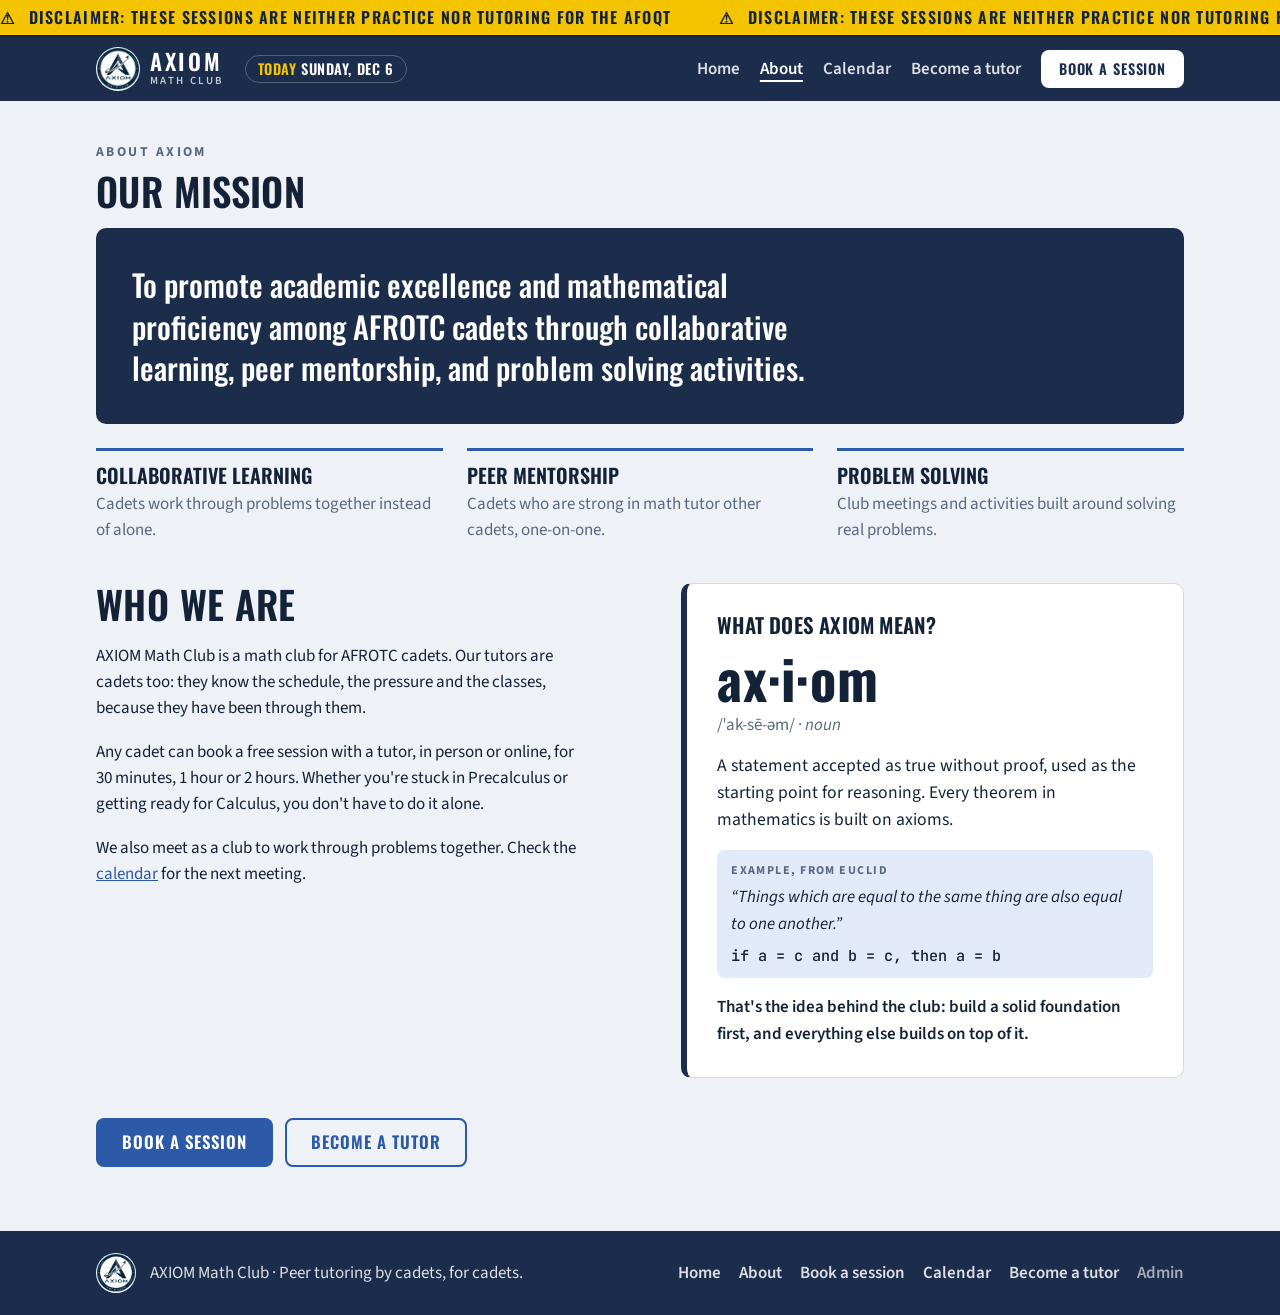
==== commit 301ebd8d: "Show today's date in the header Co-Authored-By: Claude Opus 5.5 <noreply@anthropic.com> Claude-Sessi" ====
--- a/about.html
+++ b/about.html
@@ -25,6 +25,7 @@
       <img src="logo.png" alt="" width="44" height="44">
       <span class="brand-name">AXIOM<small>Math Club</small></span>
     </a>
+    <p class="today" id="today" hidden><span class="today-label">Today</span> <time id="today-date"></time></p>
     <nav class="nav" aria-label="Main">
       <a href="index.html">Home</a>
       <a href="about.html" aria-current="page">About</a>
--- a/styles.css
+++ b/styles.css
@@ -92,6 +92,12 @@
 .brand-name { font: 600 1.4rem/1 var(--font-display); letter-spacing: 0.12em; display: flex; flex-direction: column; }
 .brand-name small { font: 600 0.68rem/1.4 var(--font-body); letter-spacing: 0.22em; text-transform: uppercase; opacity: 0.75; }
 .nav { display: flex; align-items: center; gap: 20px; }
+.today {
+  margin: 0 auto 0 4px; padding: 6px 12px; border-radius: 999px; border: 1px solid rgba(255, 255, 255, 0.25);
+  font: 600 0.9rem/1 var(--font-display); letter-spacing: 0.04em; text-transform: uppercase; white-space: nowrap;
+}
+.today-label { color: var(--ticker-bg); }
+@media (min-width: 641px) and (max-width: 1060px) { .today { display: none; } }
 .nav a:not(.btn) { color: inherit; text-decoration: none; font-weight: 600; opacity: 0.85; }
 .nav a:not(.btn):hover { opacity: 1; text-decoration: underline; }
 .nav a[aria-current="page"]:not(.btn) { opacity: 1; text-decoration: underline; text-underline-offset: 6px; text-decoration-thickness: 2px; }
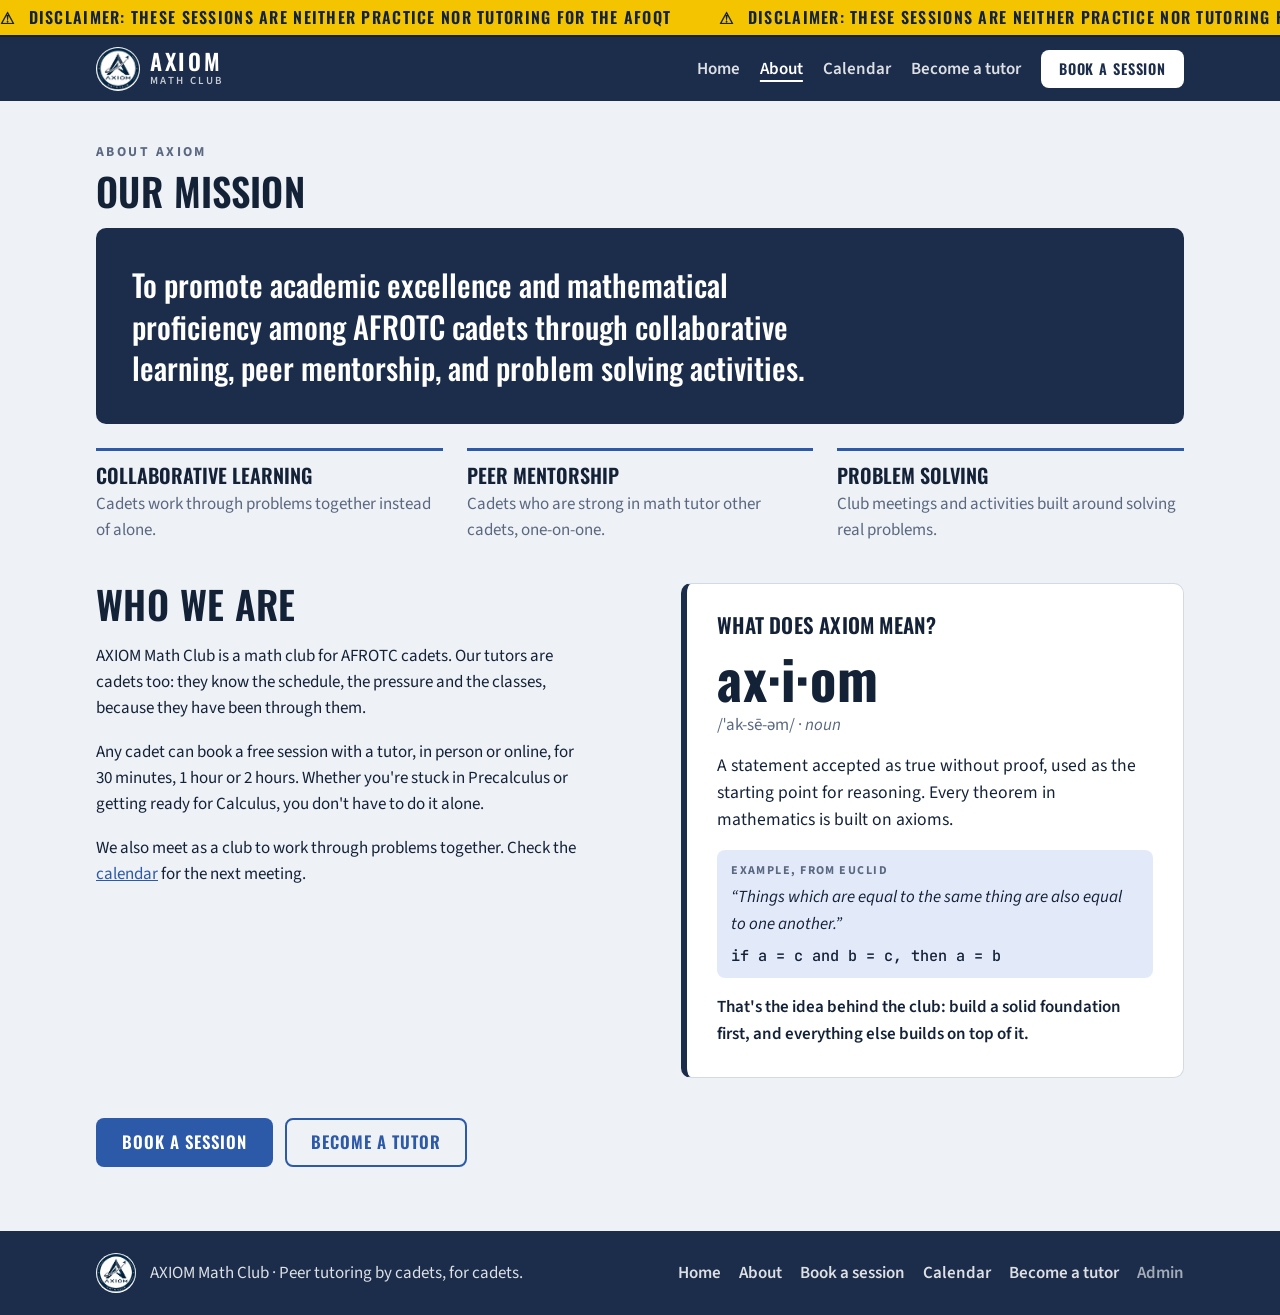
==== commit 5fddb71b: "Revert "Show today's date in the header" This reverts commit 301ebd8df781dbb9aacbe0ac4c561f6593f9617" ====
--- a/about.html
+++ b/about.html
@@ -25,7 +25,6 @@
       <img src="logo.png" alt="" width="44" height="44">
       <span class="brand-name">AXIOM<small>Math Club</small></span>
     </a>
-    <p class="today" id="today" hidden><span class="today-label">Today</span> <time id="today-date"></time></p>
     <nav class="nav" aria-label="Main">
       <a href="index.html">Home</a>
       <a href="about.html" aria-current="page">About</a>
--- a/styles.css
+++ b/styles.css
@@ -92,12 +92,6 @@
 .brand-name { font: 600 1.4rem/1 var(--font-display); letter-spacing: 0.12em; display: flex; flex-direction: column; }
 .brand-name small { font: 600 0.68rem/1.4 var(--font-body); letter-spacing: 0.22em; text-transform: uppercase; opacity: 0.75; }
 .nav { display: flex; align-items: center; gap: 20px; }
-.today {
-  margin: 0 auto 0 4px; padding: 6px 12px; border-radius: 999px; border: 1px solid rgba(255, 255, 255, 0.25);
-  font: 600 0.9rem/1 var(--font-display); letter-spacing: 0.04em; text-transform: uppercase; white-space: nowrap;
-}
-.today-label { color: var(--ticker-bg); }
-@media (min-width: 641px) and (max-width: 1060px) { .today { display: none; } }
 .nav a:not(.btn) { color: inherit; text-decoration: none; font-weight: 600; opacity: 0.85; }
 .nav a:not(.btn):hover { opacity: 1; text-decoration: underline; }
 .nav a[aria-current="page"]:not(.btn) { opacity: 1; text-decoration: underline; text-underline-offset: 6px; text-decoration-thickness: 2px; }
